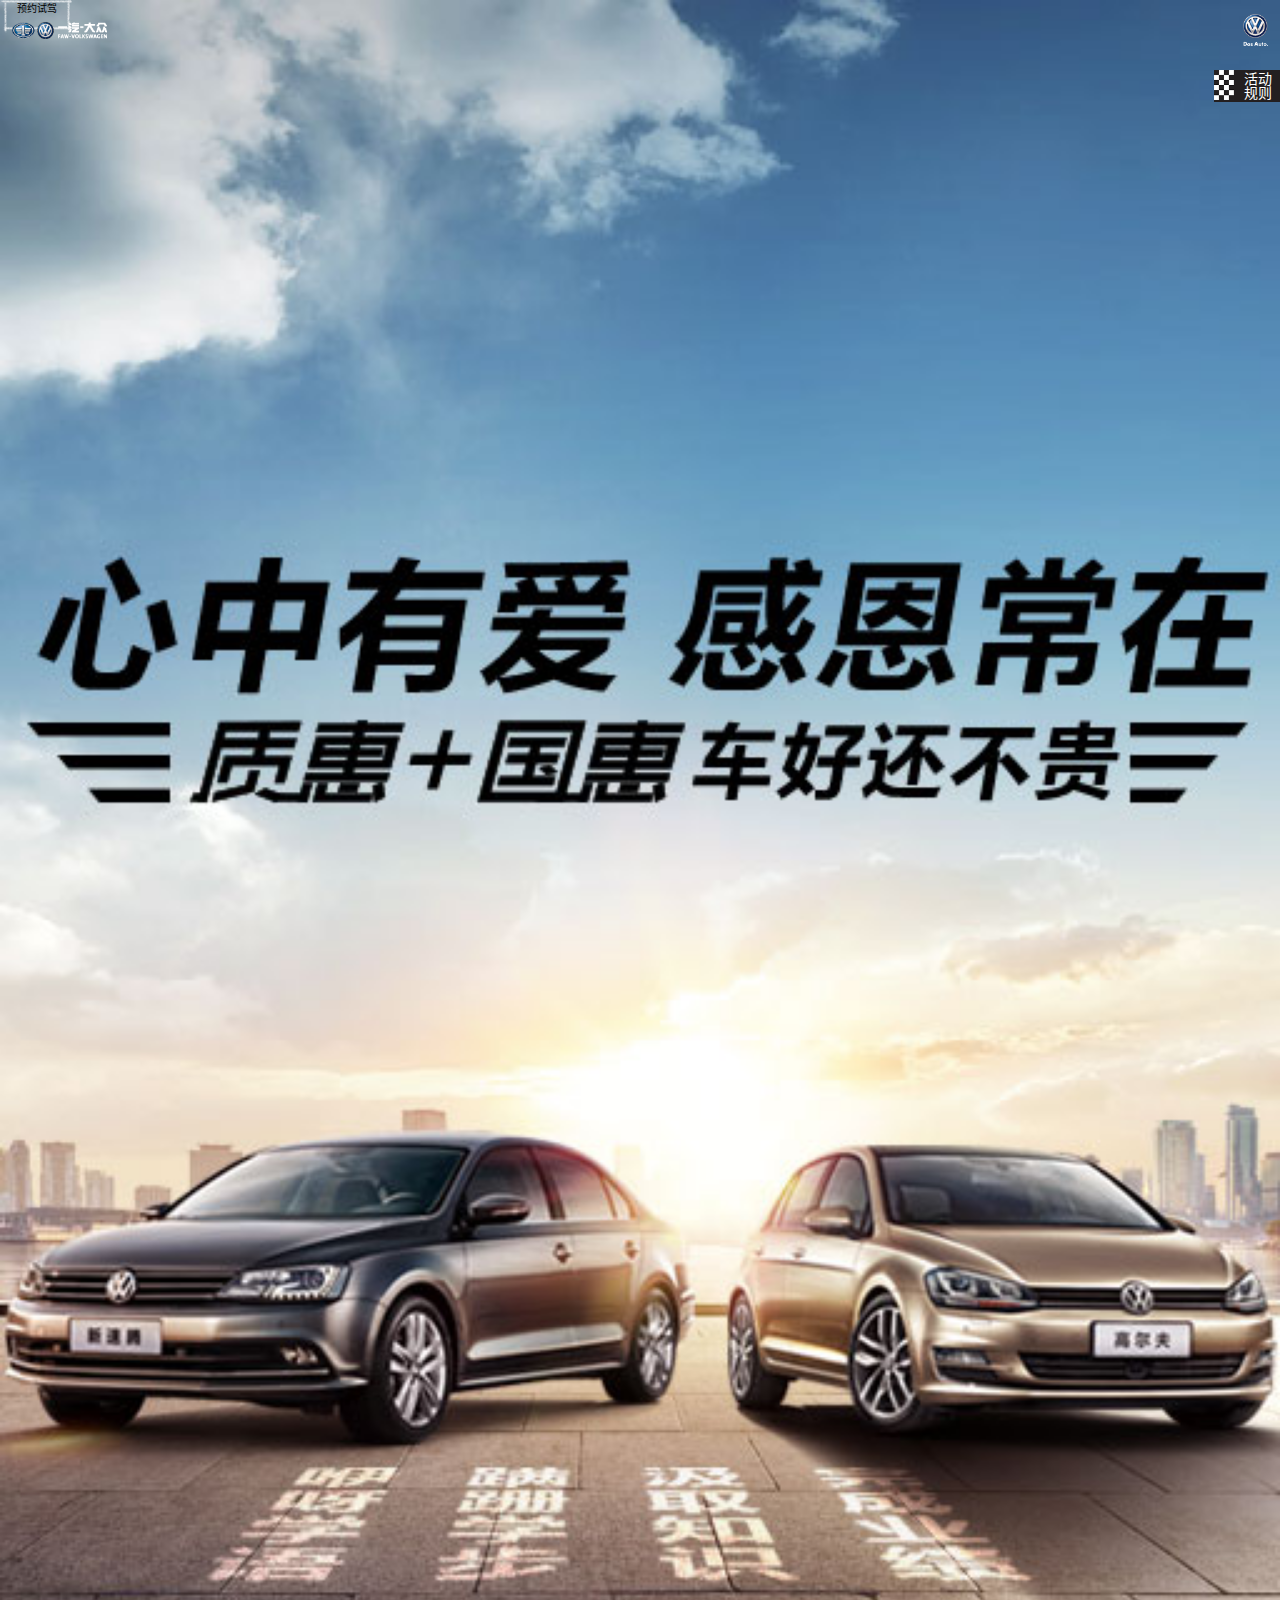
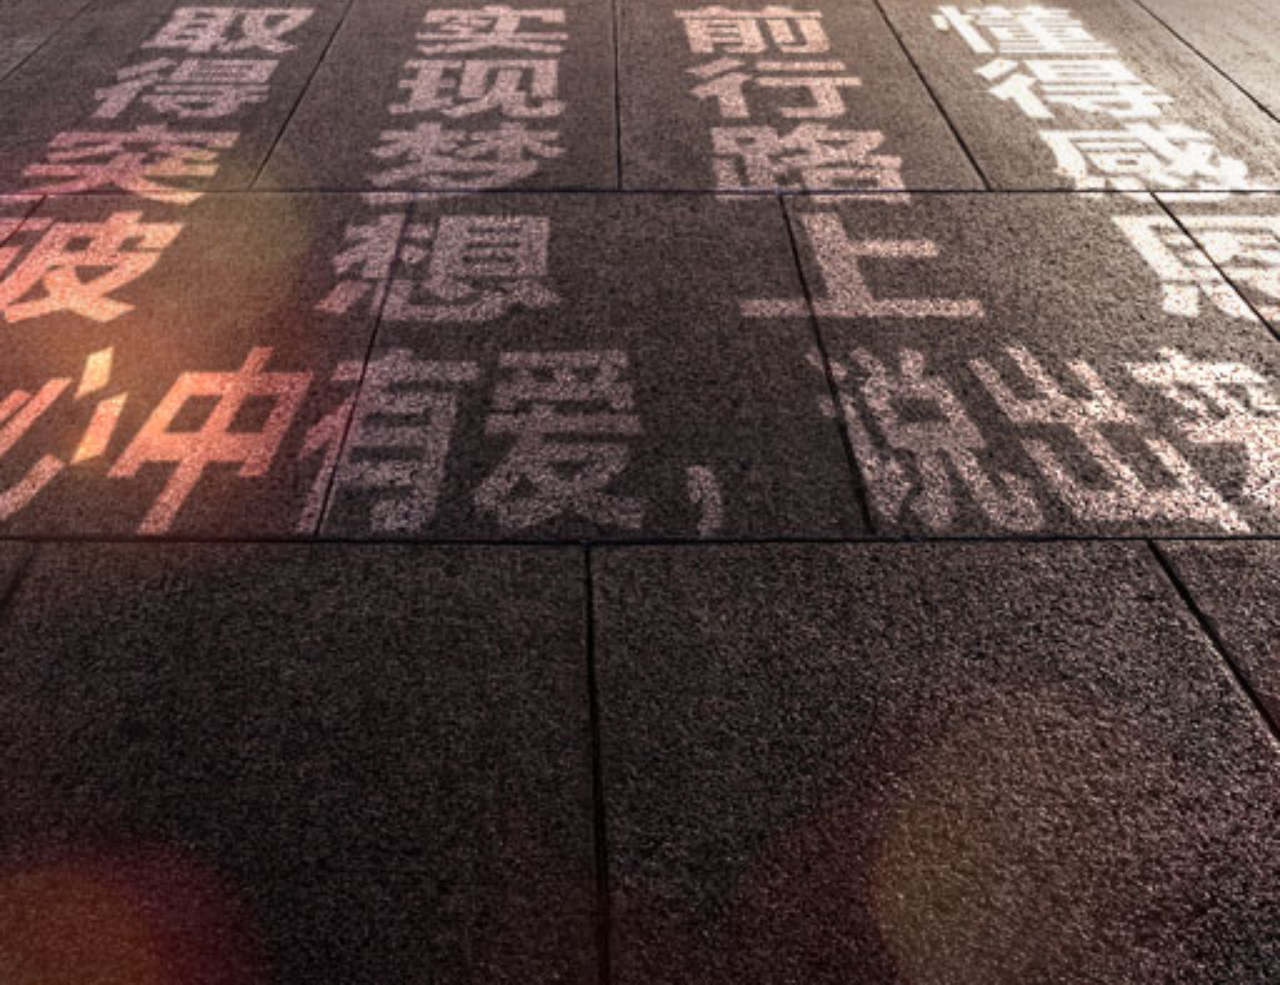
==== home.html @ ce286aa1 "homepage" ====
<!doctype html>
<html lang="zh-CN">
<head>
    <meta charset="utf-8">
    <meta name="viewport" content="width=device-width, initial-scale=1.0, maximum-scale=1.0, minimum-scale=1.0, user-scalable=no, minimal-ui">
    <meta name="apple-mobile-web-app-capable" content="yes">
    <title>一汽-大众 “感恩有你”</title>
    <meta name="description" content="">
    <meta name="keywords" content=""> 
    <link rel="stylesheet" href="./css/common.css" media="all">
    <link rel="stylesheet" href="./css/howe.css" media="all">

</head>
<body>

<header>
	<a id="logo_left" href="javascript:void(0);">一汽大众</a>
	<a id="logo_right" href="javascript:void(0);">Das Auto</a>
</header>

<div id="page_1_1" class="page">
	<img src="img/faw_1_1_bg.jpg" alt="">

	<div class="core">
		<div class="favor_btn">
			活动</br>规则
		</div>
		<div class="faw_btn">
			<div class="faw_btn_left"></div>
			<div class="faw_btn_center">预约试驾</div>
			<div class="faw_btn_right"></div>
		</div>
	</div><!-- /.core -->
</div><!-- /#page_1_1.page -->


<script type="application/javascript" src="./js/zepto.js"></script>
<script type="application/javascript" src="./js/fastclick.js"></script>
<script type="application/javascript" src="./js/main.js"></script>

</body>
</html>
---- css/common.css ----
html,body, div, span, form,iframe,
h1, h2, h3, h4, h5, p, em, img, ol, ul, li {
    margin: 0;
    padding: 0;
    border: 0;
    font: inherit;
    vertical-align: baseline;
    -webkit-tap-highlight-color: rgba(0,0,0,0);
}
html{font-size: 62.5%;}
body {
  font-family: Helvetica, 'STXihei', 'STHeiti Light', 'Microsoft yahei', sans-serif;
  line-height: 1;
  background-color: #fff;
}


input {
  margin: 0;
  padding: 0;
  /*-webkit-appearance: none;*/
  border-style: none;
}

input {
  outline-style: none;
}

input[type="text"] {
  -moz-box-sizing: border-box;
  -webkit-box-sizing: border-box;
  box-sizing: border-box;
}
ol,
ul,
li {
  list-style: none;
}

table {
  border-collapse: collapse;
  border-spacing: 0;
}
/*
a:link,
a:visited {
  text-decoration: none;
  color: #555555;
}*/
a {
  display: block;
  text-decoration: none;
}
.clear {
  clear: both;
}
.clearfix:after {
  content: "\0020";
  height: 0;
  display: block;
  clear: both;
  visibility: hidden;
}
.clearfix {
  *zoom: 1;
}

.floatl {
  float: left;
}

.floatr {
  float: right;
}

.shadow {
  -webkit-box-shadow: 1px 0px 3px #d9dbdd;
     -moz-box-shadow: 0px 1px 3px #d9dbdd;
          box-shadow: 0px 1px 3px #d9dbdd;
}

.hidden {
  display: none;
}

.show {
  display: block;
}
.display-flexbox {
    display: -webkit-box;
    display: -webkit-flex;
    display: flex;  
}
.flexbox-children {
    -webkit-box-flex: 1;
    -webkit-flex: 1;
    flex: 1;
}



.scratcher_wrap{
  width: 100%;
  height: 100%;
}
header{
  width: 100%;
  height: 80px;
  z-index: 99;
  position: absolute;
}
header a{
  width: 95px;
  height: 60px;
  float: left;
  display: block;
  padding: 0 12px;
  text-indent: -99999px;
  background: url(../img/logo_left.png) no-repeat center center;
  background-size: 95px 17px;
}
#logo_right{
  width: 25px;
  float: right;
  background-image: url(../img/logo_right.png);
  background-size: 25px 32px;
}
.page{position: relative;display: none;}
.page img:first-child{width: 100%;display: block;}
.core{position: absolute;top: 0;z-index: 10;width: 100%;height: 100%;}
.faw_btn{height: 33px;overflow: hidden;}
.faw_btn_left{float: left; height: 33px;width: 7px;background: url(../img/faw_btn_left.png) no-repeat;background-size: 7px 33px;}
.faw_btn_right{float: left; height: 33px;width: 5px;background: url(../img/faw_btn_right.png) no-repeat;background-size: 5px 33px;}
.faw_btn_center{float: left; height: 25px;padding:4px 10px;background: url(../img/faw_btn_center.png) repeat-x;background-size: 5px 33px;}

#page_4_1{display: block;}
---- css/howe.css ----
.core .favor_btn{
	position: absolute;
	top: 70px;
	right: 0;
	padding: 2px 8px 2px 30px;
	font-size: 1.4rem;
	height: 28px;
	color: #fff;
	background:#231f20 url(../img/faw_youhui.png) no-repeat 0 0;
	background-size: 20px 30px;
}
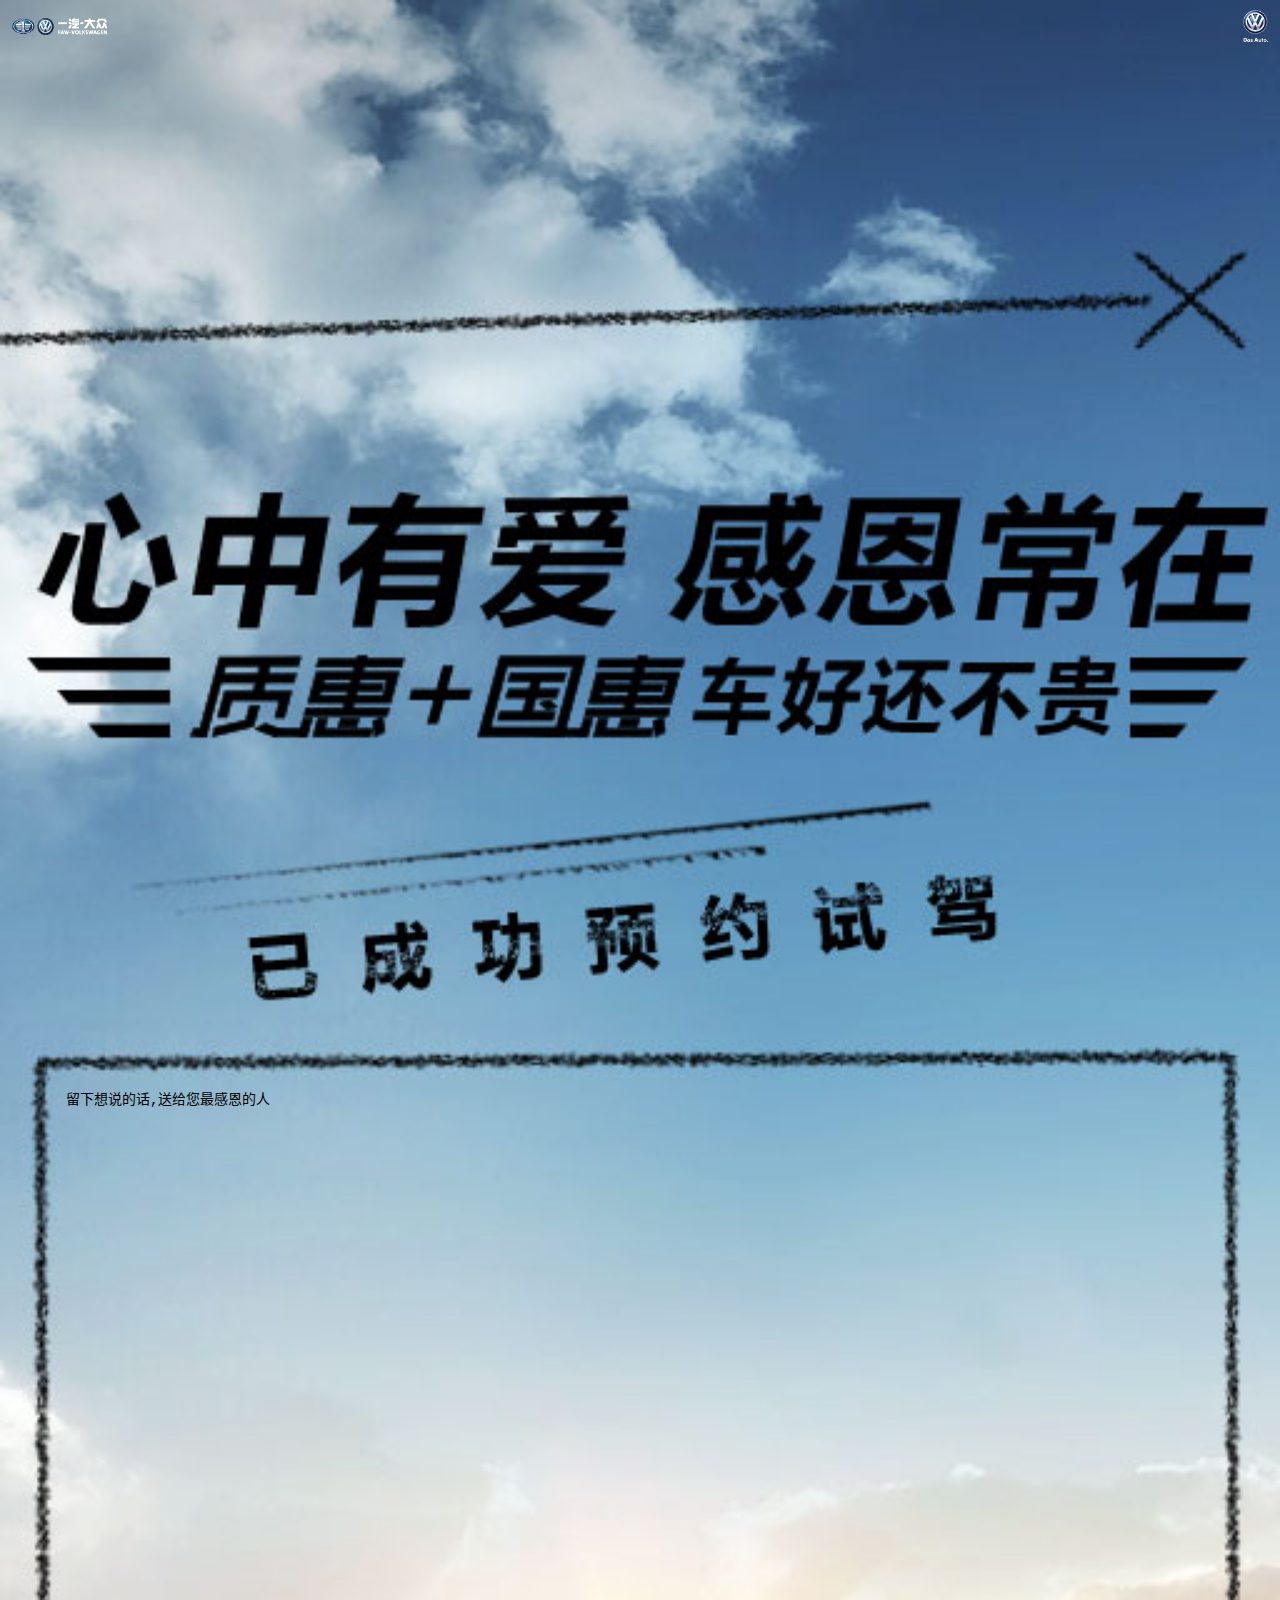
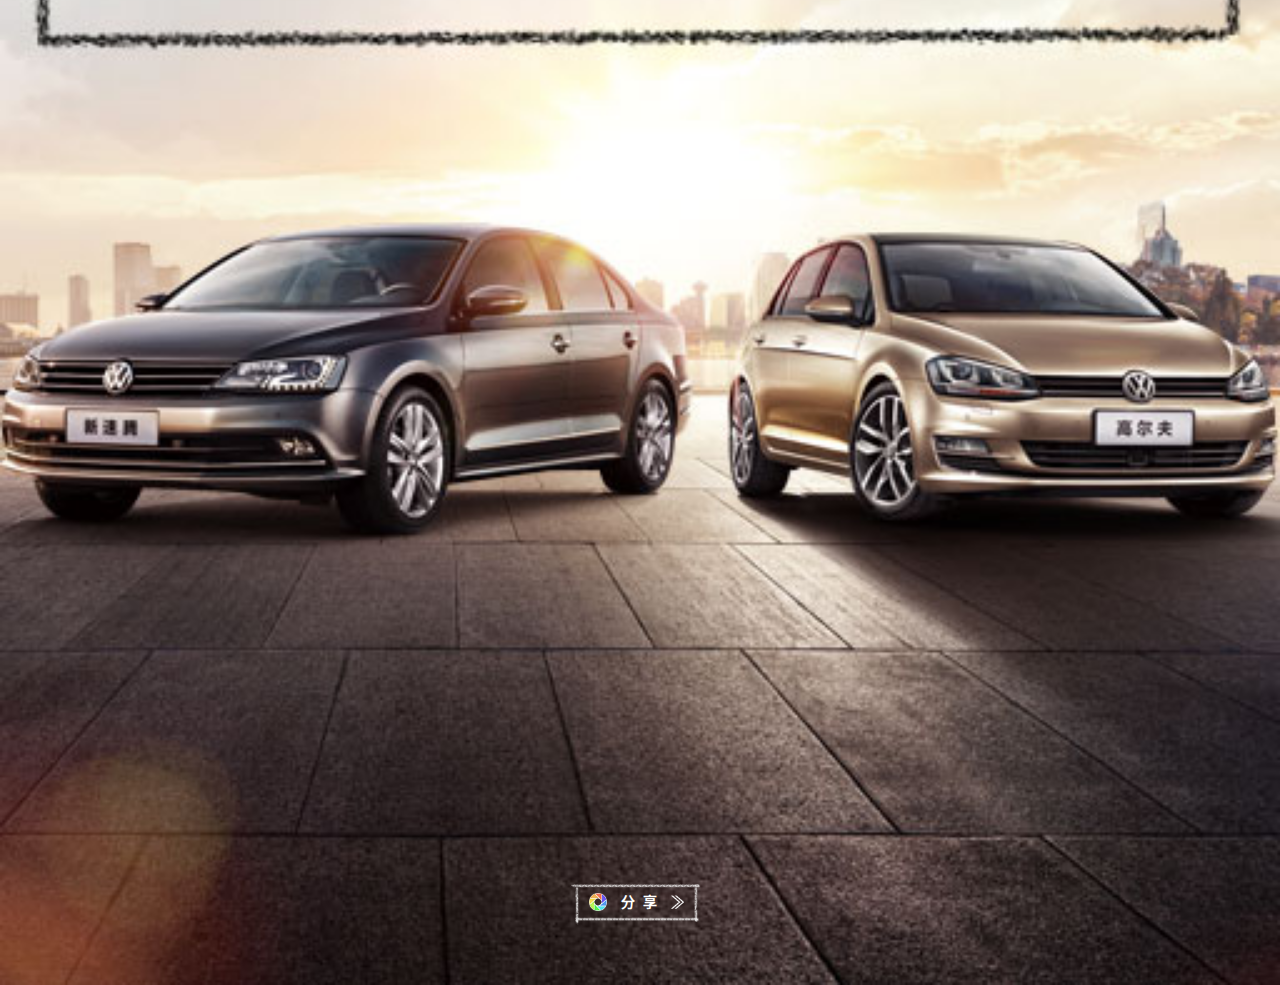
==== commit 5fe297bf: "all page" ====
--- a/home.html
+++ b/home.html
@@ -22,21 +22,396 @@
 	<img src="img/faw_1_1_bg.jpg" alt="">
 
 	<div class="core">
-		<div class="favor_btn">
+		<div class="favor_btn" id="active_info">
 			活动</br>规则
 		</div>
-		<div class="faw_btn">
-			<div class="faw_btn_left"></div>
-			<div class="faw_btn_center">预约试驾</div>
-			<div class="faw_btn_right"></div>
-		</div>
-	</div><!-- /.core -->
+		<div class="faw_btn btn_order">
+			<div class="faw_btn_left"></div>
+			<div class="faw_btn_center">
+				<div class="btn_icon_left"></div>
+				<div class="btn_text">
+					预约试驾
+				</div>
+				<div class="btn_icon_right"></div>
+			</div>
+			<div class="faw_btn_right"></div>
+		</div>
+		<div class="faw_btn btn_thx">
+			<div class="faw_btn_left"></div>
+			<div class="faw_btn_center">
+				<div class="btn_text">
+					我要对TA感恩
+				</div>
+				<div class="btn_icon_right"></div>
+			</div>
+			<div class="faw_btn_right"></div>
+		</div>
+	</div><!-- /.core -->
+	<!-- <canvas id="scratcher" class="scratcher"></canvas> -->
 </div><!-- /#page_1_1.page -->
-
+<div id="page_1_2" class="page">
+	<img src="img/faw_1_2.jpg" alt="">
+
+	<div class="core">
+		<div class="faw_close_btn" id="active_info_close"></div>
+		<div class="favor_detail">
+			<p>
+				<span class="faw_title">活动奖品</span>
+				<span class="faw_detail_text">一汽-大众风华羊绒围巾20条</span>
+			</p>
+			<p>
+				<span class="faw_title">参与方式</span>
+				<span class="faw_detail_text">写下对TA感恩的话，并留下资料即参与成功</span>
+				<span class="faw_detail_text">一汽-大众将从中抽取20名获得礼品 </span>
+			</p>
+			<p>
+				<span class="faw_title">活动时间</span>
+				<span class="faw_detail_text">11月26至11月30日</span>
+			</p>
+		</div>
+	</div><!-- /.core -->
+</div><!-- /#page_1_2.page -->
+
+<div id="page_2_1" class="page">
+	<img src="img/faw_2_1.jpg" alt="">
+
+	<div class="core">
+		<div class="favor_btn" id="favor_info_golf">
+			优惠</br>信息
+		</div>
+		<div class="faw_btn btn_order">
+			<div class="faw_btn_left"></div>
+			<div class="faw_btn_center">
+				<div class="btn_icon_left"></div>
+				<div class="btn_text">
+					预约试驾
+				</div>
+				<div class="btn_icon_right"></div>
+			</div>
+			<div class="faw_btn_right"></div>
+		</div>
+		<div class="faw_btn btn_share_friend">
+			<div class="faw_btn_left"></div>
+			<div class="faw_btn_center">
+				<div class="btn_icon_left"></div>
+				<div class="btn_text">
+					分享给朋友
+				</div>
+				<div class="btn_icon_right"></div>
+			</div>
+			<div class="faw_btn_right"></div>
+		</div>
+	</div><!-- /.core -->
+</div><!-- /#page_2_1.page -->
+<div id="page_2_2" class="page">
+	<img src="img/faw_2_2.jpg" alt="">
+
+	<div class="core">
+		<div class="faw_close_btn"  id="favor_info_golf_close"></div>
+		<div class="favor_detail favor_detail_left">
+			<p>
+				<span class="faw_title">1.购买高尔夫时尚型 </span>
+				<span class="faw_detail_text">免费升级蓝牙手机免提系统</span>
+				<span class="faw_detail_text faw_detail_text_black">购买高尔夫舒适型</span>
+				<span class="faw_detail_text">免费升级头部气帘、5.0英寸彩屏、膝部气囊、钥匙镀铬</span>
+				<span class="faw_detail_text faw_detail_text_black">购买高尔夫豪华型</span>
+				<span class="faw_detail_text">免费升级旗舰型轮毂、5.0英寸彩屏、膝部气囊、钥匙镀铬</span>
+				<span class="faw_detail_text faw_detail_text_black">购买高尔夫旗舰型</span>
+				<span class="faw_detail_text">免费升级6.5英寸彩屏、膝部气囊、钥匙镀铬</span>
+			</p>
+			<p>
+				<span class="faw_title">2.高尔夫更多车型享受节能环保补贴优惠</span>
+			</p>
+			<p>
+				<span class="faw_title">3.全系享受购置税减半政策</span>
+			</p>
+		</div>
+	</div><!-- /.core -->
+</div><!-- /#page_2_2.page -->
+
+<div id="page_3_1" class="page">
+	<img src="img/faw_3_1.jpg" alt="">
+
+	<div class="core">
+		<div class="favor_btn" id="favor_info_suteng">
+			优惠</br>信息
+		</div>
+		<div class="faw_btn btn_order">
+			<div class="faw_btn_left"></div>
+			<div class="faw_btn_center">
+				<div class="btn_icon_left"></div>
+				<div class="btn_text">
+					预约试驾
+				</div>
+				<div class="btn_icon_right"></div>
+			</div>
+			<div class="faw_btn_right"></div>
+		</div>
+		<div class="faw_btn btn_share_friend">
+			<div class="faw_btn_left"></div>
+			<div class="faw_btn_center">
+				<div class="btn_icon_left"></div>
+				<div class="btn_text">
+					分享给朋友
+				</div>
+				<div class="btn_icon_right"></div>
+			</div>
+			<div class="faw_btn_right"></div>
+		</div>
+	</div><!-- /.core -->
+</div><!-- /#page_3_1.page -->
+<div id="page_3_2" class="page">
+	<img src="img/faw_3_2.jpg" alt="">
+
+	<div class="core">
+		<div class="faw_close_btn" id="favor_info_suteng_close"></div>
+		<div class="favor_detail favor_detail_left">
+			<p>
+				<span class="faw_title">1、购新速腾1.4T舒适性、豪华型</span>
+				<span class="faw_detail_text">￥999即享氙气大灯</span>
+				<span class="faw_detail_text faw_detail_text_black">购新速腾舒适型、豪华型 </span>
+				<span class="faw_detail_text">￥999即享导航选装</span>
+			</p>
+			<p>
+				<span class="faw_title">2、新速腾更多车型享受节能环保补贴优惠</span>
+			</p>
+			<p>
+				<span class="faw_title">3、全系享受购置税减半政策</span>
+			</p>
+		</div>
+	</div><!-- /.core -->
+</div><!-- /#page_3_2.page -->
+<div id="page_4_1" class="page">
+	<img src="img/faw_4_1.jpg" alt="">
+
+	<div class="core">
+		<div class="faw_btn_qin">
+			致亲人
+		</div>
+		<div class="faw_btn_peng">
+			致朋友
+		</div>
+		<div class="faw_btn_all">
+			致所有帮助过我的人
+		</div>
+	</div><!-- /.core -->
+</div><!-- /#page_4_1.page -->
+<div id="page_4_2" class="page">
+	<img src="img/faw_4_2.jpg" alt="">
+
+	<div class="core">
+		<div class="faw_btn_swipe faw_btn_pro unable" type="pro"></div>
+		<div class="faw_btn_swipe faw_btn_next" type="next"></div>
+		<div class="faw_thx_text" cur="1">
+			<img class="faw_thx_img" src="img/faw_4_2_1.jpg">
+		</div>
+		<div class="faw_btn btn_choose">
+			<div class="faw_btn_left"></div>
+			<div class="faw_btn_center">
+				<div class="btn_text">
+					重选感恩的人
+				</div>
+			</div>
+			<div class="faw_btn_right"></div>
+		</div>
+		<div class="faw_btn btn_send">
+			<div class="faw_btn_left"></div>
+			<div class="faw_btn_center">
+				<div class="btn_text">
+					发送给我的朋友
+				</div>
+			</div>
+			<div class="faw_btn_right"></div>
+		</div>
+	</div><!-- /.core -->
+</div><!-- /#page_4_2.page -->
+<div id="page_4_3" class="page">
+	<img src="img/faw_4_3.jpg" alt="">
+
+	<div class="core">
+		<div class="faw_btn_swipe faw_btn_pro unable" type="pro"></div>
+		<div class="faw_btn_swipe faw_btn_next" type="next"></div>
+		<div class="faw_thx_text" cur="1">
+			<img class="faw_thx_img" src="img/faw_4_3_1.jpg">
+		</div>
+		<div class="faw_btn btn_choose">
+			<div class="faw_btn_left"></div>
+			<div class="faw_btn_center">
+				<div class="btn_text">
+					重选感恩的人
+				</div>
+			</div>
+			<div class="faw_btn_right"></div>
+		</div>
+		<div class="faw_btn btn_send">
+			<div class="faw_btn_left"></div>
+			<div class="faw_btn_center">
+				<div class="btn_text">
+					发送给我的亲人
+				</div>
+			</div>
+			<div class="faw_btn_right"></div>
+		</div>
+	</div><!-- /.core -->
+</div><!-- /#page_4_3.page -->
+<div id="page_4_4" class="page">
+	<img src="img/faw_4_4.jpg" alt="">
+
+	<div class="core">
+		<div class="faw_btn_swipe faw_btn_pro unable" type="pro"></div>
+		<div class="faw_btn_swipe faw_btn_next" type="next"></div>
+		<div class="faw_thx_text" cur="1">
+			<img class="faw_thx_img" src="img/faw_4_4_1.jpg">
+		</div>
+		<div class="faw_btn btn_choose">
+			<div class="faw_btn_left"></div>
+			<div class="faw_btn_center">
+				<div class="btn_text">
+					重选感恩的人
+				</div>
+			</div>
+			<div class="faw_btn_right"></div>
+		</div>
+		<div class="faw_btn btn_send">
+			<div class="faw_btn_left"></div>
+			<div class="faw_btn_center">
+				<div class="btn_text">
+					发送给帮助过我的人
+				</div>
+			</div>
+			<div class="faw_btn_right"></div>
+		</div>
+	</div><!-- /.core -->
+</div><!-- /#page_4_4.page -->
+<div id="page_5_1" class="page">
+	<img src="img/faw_5_1.jpg" alt="">
+
+	<div class="core">
+		<div class="faw_btn btn_order">
+			<div class="faw_btn_left"></div>
+			<div class="faw_btn_center">
+				<div class="btn_icon_left"></div>
+				<div class="btn_text">
+					预约试驾
+				</div>
+				<div class="btn_icon_right"></div>
+			</div>
+			<div class="faw_btn_right"></div>
+		</div>
+		<div class="faw_btn btn_share_friend">
+			<div class="faw_btn_left"></div>
+			<div class="faw_btn_center">
+				<div class="btn_icon_left"></div>
+				<div class="btn_text">
+					分享给朋友
+				</div>
+				<div class="btn_icon_right"></div>
+			</div>
+			<div class="faw_btn_right"></div>
+		</div>
+	</div><!-- /.core -->
+</div><!-- /#page_5_1.page -->
+
+<div id="page_7_1" class="page">
+	<img src="img/faw_7_1.jpg" alt="">
+
+	<div class="core">
+		<div class="order_form">
+			<div class="item">
+				<label for="name">姓名</label>
+				<input type="text" id="name" >
+			</div>
+			<div class="item">
+				<label for="male">男</label>
+				<input type="radio" name="sex" id="male" />	
+				<label for="female" class="female_lbl">女</label>
+				<input type="radio" name="sex" id="female" />	
+			</div>
+			<div class="item">
+				<label for="phone">电话</label>
+				<input type="text" id="phone" >
+			</div>
+			<div class="item">
+				<label for="car">车型</label>
+				<select class="select_car" id="car">
+					<option value ="volvo" selected = "selected">Volvo</option>
+				  	<option value ="saab">Saab</option>
+				  	<option value="opel">Opel</option>
+				  	<option value="audi">Audi</option>
+				</select>
+			</div>
+			<div class="item">
+				<label for="province">省份</label>
+				<select class="select_province" id="province">
+					<option value ="beijing" selected = "selected">北京</option>
+				  	<option value ="shanghai">上海</option>
+				  	<option value="guangzhou">广州</option>
+				  	<option value="shenzhen">深圳</option>
+				</select>
+				<label class="city_lbl" for="city">城市</label>
+				<select class="select_city" id="city">
+					<option value ="beijing" selected = "selected">北京</option>
+				  	<option value ="shanghai">上海</option>
+				  	<option value="guangzhou">广州</option>
+				  	<option value="shenzhen">深圳</option>
+				</select>
+			</div>
+			<div class="item">
+				<label for="dealer">经销商</label>
+				<select class="select_car" id="dealer">
+					<option value ="北京腾远兴顺4S店" selected = "selected">北京腾远兴顺4S店</option>
+				  	<option value ="saab">Saab</option>
+				  	<option value="opel">Opel</option>
+				  	<option value="audi">Audi</option>
+				</select>
+			</div>
+			<div class="order_text">即刻预约试驾,感受心动驾乘体验</div>
+		</div>
+		<div class="faw_btn btn_confirm">
+			<div class="faw_btn_left"></div>
+			<div class="faw_btn_center">
+				<div class="btn_text">
+					&nbsp;&nbsp;提&nbsp;&nbsp;交&nbsp;&nbsp;
+				</div>
+			</div>
+			<div class="faw_btn_right"></div>
+		</div>
+	</div><!-- /.core -->
+</div><!-- /#page_7_1.page -->
+<div id="page_7_2" class="page">
+	<img src="img/faw_7_2.jpg" alt="">
+
+	<div class="core">
+		<div class="faw_close_btn" id="share_close"></div>
+		<div class="textarea">
+			<textarea name="saysth" class="saysth" id="saystn" placeholder="留下想说的话,送给您最感恩的人"></textarea>
+		</div>
+		<div class="faw_btn btn_share_friend btn_share">
+			<div class="faw_btn_left"></div>
+			<div class="faw_btn_center">
+				<div class="btn_icon_left"></div>
+				<div class="btn_text">
+					&nbsp;&nbsp;分&nbsp;&nbsp;享&nbsp;&nbsp;
+				</div>
+				<div class="btn_icon_right"></div>
+			</div>
+			<div class="faw_btn_right"></div>
+		</div>
+	</div><!-- /.core -->
+</div><!-- /#page_7_2.page -->
+<div id="page_7_3" class="page">
+	<img src="img/faw_7_3.jpg" alt="">
+
+	<div class="core">
+		
+	</div><!-- /.core -->
+</div><!-- /#page_6_1.page -->
 
 <script type="application/javascript" src="./js/zepto.js"></script>
 <script type="application/javascript" src="./js/fastclick.js"></script>
+<script type="application/javascript" src="./js/scratcher.js"></script>
 <script type="application/javascript" src="./js/main.js"></script>
+<script type="application/javascript" src="./js/howe.js"></script>
 
 </body>
 </html>--- a/css/common.css
+++ b/css/common.css
@@ -40,6 +40,31 @@
 table {
   border-collapse: collapse;
   border-spacing: 0;
+}
+
+input::-webkit-input-placeholder {
+color: #D6D0CA !important; 
+}
+input:-moz-placeholder {
+color: #D6D0CA !important; 
+}
+input::-moz-placeholder {
+color: #D6D0CA !important; 
+}
+input:-ms-input-placeholder {
+color: #D6D0CA !important; 
+}
+textarea::-webkit-input-placeholder {
+color: #000 !important; 
+}
+textarea:-moz-placeholder {
+color: #000 !important; 
+}
+textarea::-moz-placeholder {
+color: #000 !important; 
+}
+textarea:-ms-input-placeholder {
+color: #000 !important; 
 }
 /*
 a:link,
@@ -97,21 +122,22 @@
     flex: 1;
 }
 
-
-
 .scratcher_wrap{
   width: 100%;
   height: 100%;
 }
+
+html,body{height: 100%;}
+body.load_body{}
 header{
   width: 100%;
-  height: 80px;
+  padding-top: 6px;
   z-index: 99;
   position: absolute;
 }
 header a{
   width: 95px;
-  height: 60px;
+  height: 40px;
   float: left;
   display: block;
   padding: 0 12px;
@@ -128,9 +154,15 @@
 .page{position: relative;display: none;}
 .page img:first-child{width: 100%;display: block;}
 .core{position: absolute;top: 0;z-index: 10;width: 100%;height: 100%;}
-.faw_btn{height: 33px;overflow: hidden;}
-.faw_btn_left{float: left; height: 33px;width: 7px;background: url(../img/faw_btn_left.png) no-repeat;background-size: 7px 33px;}
-.faw_btn_right{float: left; height: 33px;width: 5px;background: url(../img/faw_btn_right.png) no-repeat;background-size: 5px 33px;}
-.faw_btn_center{float: left; height: 25px;padding:4px 10px;background: url(../img/faw_btn_center.png) repeat-x;background-size: 5px 33px;}
+.faw_btn{overflow: hidden;}
+.faw_btn_left{float: left; height: 41px;width: 9px;background: url(../img/faw_btn_left.png) no-repeat;background-size: 9px 41px;}
+.faw_btn_right{float: left; height: 41px;width: 6px;background: url(../img/faw_btn_right.png) no-repeat;background-size: 6px 41px;}
+.faw_btn_center{float: left; height: 41px; line-height: 36px; padding:0 10px;background: url(../img/faw_btn_center.png) repeat-x;background-size: 6px 41px;color: #fff;font-size: 1.4rem; font-weight:bold;}
+.btn_icon_left{}
 
-#page_4_1{display: block;}
+#page_load{height: 100%;display: block;}
+#page_load > *{display: none;}
+#page_load > *.show{display: block;}
+.loading{height: 100%;background: #cccccc url(../img/loading.gif) no-repeat center center;}
+.scratch{height: 100%;background: #000;}
+/*#page_4_1{display: block;}*/
--- a/css/howe.css
+++ b/css/howe.css
@@ -1,11 +1,358 @@
+.scratcher{
+	position: absolute;
+	top:0;
+	left: 0;
+	z-index: 1000;
+}
 .core .favor_btn{
 	position: absolute;
 	top: 70px;
 	right: 0;
-	padding: 2px 8px 2px 30px;
-	font-size: 1.4rem;
-	height: 28px;
+	padding: 2px 8px 2px 36px;
+	font-size: 1.4rem;
+	line-height: 1.4rem;
+	height: 33px;
 	color: #fff;
 	background:#231f20 url(../img/faw_youhui.png) no-repeat 0 0;
-	background-size: 20px 30px;
-}+	background-size: 25px 37px;
+}
+
+.btn_order{
+	position: absolute;
+	left: 10px;
+	bottom: 50px;
+}
+.btn_thx,.btn_share_friend{
+	position: absolute;
+	right: 10px;
+	bottom: 50px;
+}
+
+.btn_choose{
+	position: absolute;
+	left: 10px;
+	bottom: 50px;
+}
+.btn_send{
+	position: absolute;
+	right: 10px;
+	bottom: 50px;
+}
+.faw_btn_pro,.faw_btn_next{
+	position: absolute;
+	left: 50%;
+	width: 35px;
+	height: 19px;
+	margin-left: -17px;
+}
+.faw_btn_pro{
+	background:url(../img/faw_btn_pro.png) no-repeat 0 0;
+	background-size: 35px 19px;
+	top: 24%;
+}
+.faw_btn_pro.unable,.faw_btn_next.unable{
+	opacity: 0.5;
+}
+.faw_btn_next{
+	background:url(../img/faw_btn_next.png) no-repeat 0 0;
+	background-size: 35px 19px;
+	bottom: 20%;
+}
+.btn_choose .faw_btn_center,.btn_send .faw_btn_center{
+	padding:0 15px;
+}
+.to_icon{
+	font-size: 1.6rem;
+	line-height: 30px;
+}
+.btn_order .btn_icon_left{
+	float: left;
+	height: 36px;
+	width: 18px;
+	background: url(../img/faw_order_icon.png) no-repeat center center;
+	background-size: 18px 18px;
+}
+.btn_share_friend .btn_icon_left{
+	float: left;
+	height: 36px;
+	width: 18px;
+	background: url(../img/faw_friend_icon.png) no-repeat center center;
+	background-size: 18px 18px;
+}
+.btn_order .btn_icon_right,.btn_thx .btn_icon_right,.btn_share_friend .btn_icon_right{
+	float: right;
+	height: 36px;
+	width: 14px;
+	background: url(../img/faw_to_icon.png) no-repeat center center;
+	background-size: 13px 14px;
+}
+.btn_order .btn_text,.btn_thx .btn_text,.btn_share_friend .btn_text{
+	float: left;
+	padding:0 6px;
+}
+
+.faw_close_btn{
+	/*border:1px #fff solid;*/
+	position: absolute;
+	width: 9%;
+	height: 5%;
+	right: 9px;
+	top: 9%;
+	z-index: 999;
+}
+.favor_detail{
+	width: 100%;
+	text-align: center;
+	position: absolute;
+	top: 40%;
+	font-size: 1.6rem;
+}
+.favor_detail_left{
+	text-align: left;
+	text-indent: 4px;
+	top: 35%;
+	font-size: 1rem;
+}
+.favor_detail p{
+	margin-bottom: 10px;
+}
+.favor_detail_left p{
+	margin-bottom: 2px;
+}
+.favor_detail span{
+	display: block;
+	line-height: 1.8rem;
+}
+.favor_detail_left span{
+	line-height: 1.6rem;
+}
+.favor_detail .faw_title{
+	font-weight: bold;
+}
+.favor_detail .faw_detail_text{
+	font-size: 1.4rem;
+	color: #d70000;
+}
+.favor_detail_left .faw_detail_text{
+	text-indent: 14px;
+	font-size: 1rem;
+}
+.favor_detail_left .faw_detail_text_black{
+	color: #000;
+	font-weight: bold;
+}
+
+#page_3_2 .favor_detail_left{
+	text-indent: 10px;
+	top: 40%;
+	font-size: 1.2rem;
+}
+#page_3_2 .favor_detail_left .faw_detail_text{
+	text-indent: 28px;
+	font-size: 1.2rem;
+}
+
+.faw_btn_qin{
+	position: absolute;
+	bottom: 120px;
+	left: 10px;
+	width: 140px;
+	height: 42px;
+	text-align: center;
+	font-size: 1.4rem;
+	line-height: 40px;
+	background:url(../img/faw_btn_1.png) no-repeat 0 0;
+	background-size: 140px 42px;
+	color: #d70000;
+	font-weight: bold;
+}
+.faw_btn_peng{
+	position: absolute;
+	bottom: 120px;
+	right: 10px;
+	width: 154px;
+	height: 42px;
+	text-align: center;
+	font-size: 1.4rem;
+	line-height: 40px;
+	background:url(../img/faw_btn_2.png) no-repeat 0 0;
+	background-size: 154px 42px;
+	color: #d70000;
+	font-weight: bold;
+}
+.faw_btn_all{
+	position: absolute;
+	bottom: 64px;
+	left: 50%;
+	width: 178px;
+	height: 42px;
+	margin-left: -89px;
+	text-align: center;
+	font-size: 1.4rem;
+	line-height: 40px;
+	background:url(../img/faw_btn_3.png) no-repeat 0 0;
+	background-size: 178px 42px;
+	color: #d70000;
+	font-weight: bold;
+}
+.faw_thx_text{
+	position: absolute;
+	width: 100%;
+	top:35%;
+}
+.faw_thx_text img{
+	width: 100%;
+}
+
+.order_form{
+	position: absolute;
+	width: 100%;
+	top: 28%;
+	/*text-align: center;*/
+}
+.order_form .item{
+	padding:0 20px;
+	margin-bottom: 10px;
+}
+
+.order_form .item label{
+	display: inline-block;
+	width: 18%;
+	font-size: 1.6rem;
+	line-height: 2.4rem;
+	font-weight: bold;
+}
+textarea{
+	background-color:transparent;
+}
+.order_form .item input[type="text"]{
+	background-color:transparent;
+	border:1px #000 solid;
+	height: 2.2rem;
+	width: 80%;
+	-webkit-appearance : none ;
+}
+.order_form .item .female_lbl{
+	margin-left: 40px;
+}
+.order_form .item .city_lbl{
+	margin-left: 8%;
+}
+.order_form .item select{
+	background-color:transparent;
+	background:url(../img/faw_select_icon.png) no-repeat center right;
+	background-size: 18px 16px;
+	border:1px #000 solid;
+	height: 2.2rem;
+}
+.order_form .item .select_car{
+	display: inline-block;
+	width: 80%;
+}
+.order_form .item .select_province,.order_form .item .select_city{
+	width: 26%;
+}
+.order_text{
+	text-align: center;
+	font-size: 1.8rem;
+	font-weight: bold;
+	padding-top: 10px;
+}
+.btn_confirm{
+	position: absolute;
+	bottom: 50px;
+	left: 50%;
+	margin-left: -42px;
+}
+.textarea{
+	position: absolute;
+	top: 42%;
+	width: 100%;
+	height: 20%;
+}
+.saysth{
+	resize: none;
+	display: inline-block;
+	width: 87%;
+	height: 100%;
+	margin:0 auto;
+	position: absolute;
+	left: 50%;
+	margin-left: -45%;
+	font-size: 1.4rem;
+	color: #000;
+	border:0;
+}
+.btn_share{
+	left: 50%;
+	margin-left: -70px;
+	bottom: 60px;
+}
+@media screen and (min-width:375px){
+	.core .favor_btn{
+		position: absolute;
+		top: 70px;
+		right: 0;
+		padding: 4px 8px 2px 36px;
+		font-size: 1.4rem;
+		line-height: 1.4rem;
+		height: 31px;
+	}
+	.btn_order{
+		left: 20px;
+	}
+	.btn_thx,.btn_share_friend{
+		right: 20px;
+	}
+	.favor_detail{
+		font-size: 1.8rem;
+	}
+	.favor_detail_left{
+		font-size: 1.3rem;
+		text-indent: 16px;
+	}
+	.favor_detail span{
+		display: block;
+		line-height: 2.0rem;
+	}
+	.favor_detail .faw_title{
+		margin-bottom: 4px;
+	}
+	.favor_detail .faw_detail_text{
+		font-size: 1.6rem;
+	}
+	.favor_detail_left .faw_detail_text{
+		font-size: 1.3rem;
+		text-indent: 28px;
+	}
+	#page_3_2 .favor_detail_left{
+		text-indent: 10px;
+		top: 40%;
+		font-size: 1.4rem;
+	}
+	#page_3_2 .favor_detail_left .faw_detail_text{
+		text-indent: 32px;
+		font-size: 1.4rem;
+	}
+	.faw_btn_qin{
+		left: 20px;
+	}
+	.faw_btn_peng{
+		right: 20px;
+	}
+	.btn_choose{
+		left: 20px;
+	}
+	.btn_send{
+		right: 20px;
+	}
+	.order_form .item label{
+		line-height: 2.6rem;
+	}
+	.order_form .item input[type="text"]{
+		height: 2.4rem;
+	}
+	.order_form .item select{
+		height: 2.4rem;
+	}
+}
